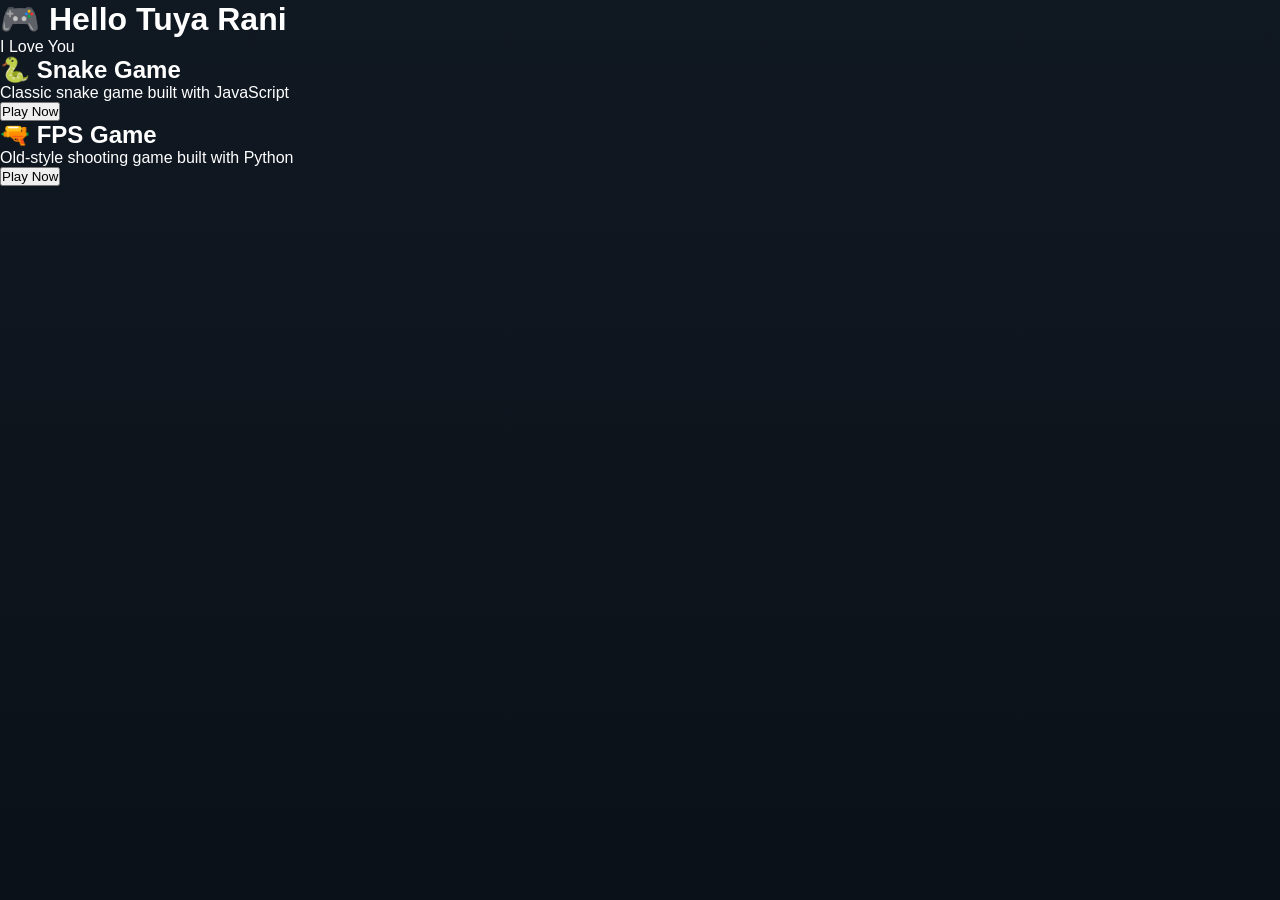
==== index.html @ 55a311c4 "Final university project submission" ====
<!DOCTYPE html>
<html lang="en">
<head>
  <meta charset="UTF-8">
  <title>Game Zone 🎮</title>
  <link rel="stylesheet" href="style.css">
</head>
<body>

  <div class="container">
    <h1>🎮 Hello Tuya Rani</h1>
  <p class="subtitle">I Love You</p>   <!-- Game Zone   Play Classic Web Games-->

    <div class="games">

      <div class="card">
        <h2>🐍 Snake Game</h2>
        <p>Classic snake game built with JavaScript</p>
        <button onclick="goSnake()">Play Now</button>
      </div>

      <div class="card">
        <h2>🔫 FPS Game</h2>
        <p>Old-style shooting game built with Python</p>
        <button onclick="goFPS()">Play Now</button>
      </div>

    </div>
  </div>

  <script src="script.js"></script>

</body>
</html>
---- style.css ----
/* * {
  margin: 0;
  padding: 0;
  box-sizing: border-box;
  font-family: Arial, sans-serif;
}

body {
  min-height: 100vh;
  background: linear-gradient(180deg, #101822, #0b1118);
  color: white;
}

.app-shell {
  width: min(1100px, 92%);
  margin: 110px auto 40px;
}

.hero h1 {
  font-size: 48px;
  letter-spacing: 2px;
}

.hero p {
  color: #9aa7b5;
  margin-top: 10px;
  margin-bottom: 30px;
}

.library {
  display: flex;
  flex-direction: column;
  gap: 18px;
}

.game-row {
  display: flex;
  align-items: center;
  gap: 20px;
  background: #16202d;
  border: 1px solid rgba(255,255,255,0.08);
  border-radius: 18px;
  padding: 16px;
  transition: 0.3s ease;
}

.game-row:hover {
  transform: translateY(-4px);
  border-color: rgba(102, 192, 244, 0.35);
}

.game-row img {
  width: 180px;
  height: 100px;
  object-fit: cover;
  border-radius: 12px;
}

.game-meta {
  flex: 1;
}

.game-meta h2 {
  font-size: 24px;
  margin-bottom: 8px;
}

.game-meta p {
  color: #9aa7b5;
  line-height: 1.5;
}

.game-row button {
  background: #66c0f4;
  color: #0b1118;
  border: none;
  padding: 14px 22px;
  border-radius: 10px;
  font-weight: bold;
  cursor: pointer;
  white-space: nowrap;
}

.user-bar {
  position: fixed;
  top: 20px;
  right: 24px;
  display: flex;
  align-items: center;
  gap: 14px;
  padding: 10px 16px;
  background: rgba(22, 32, 45, 0.95);
  border: 1px solid rgba(255,255,255,0.08);
  border-radius: 16px;
}

.user-info {
  display: flex;
  align-items: center;
  gap: 10px;
}

.avatar {
  width: 36px;
  height: 36px;
  border-radius: 50%;
  display: flex;
  align-items: center;
  justify-content: center;
  background: #66c0f4;
  color: black;
}

.user-details h3 {
  font-size: 13px;
  white-space: nowrap;
}

.logout-btn {
  background: transparent;
  color: #ff7070;
  border: 1px solid rgba(255,112,112,0.4);
  padding: 8px 14px;
  border-radius: 10px;
  cursor: pointer;
}

.auth-container {
  min-height: 100vh;
  display: flex;
  justify-content: center;
  align-items: center;
}

.auth-box {
  background: #16202d;
  padding: 40px;
  border-radius: 18px;
  width: 340px;
  text-align: center;
}

.auth-box input, .auth-box button {
  width: 100%;
  padding: 12px;
  margin-top: 12px;
  border-radius: 10px;
}

@media (max-width: 768px) {
  .game-row {
    flex-direction: column;
    align-items: flex-start;
  }

  .game-row img {
    width: 100%;
    height: 180px;
  }
}


.hero-title {
  display: flex;
  align-items: center;
  gap: 20px;
  margin-bottom: 15px;
}

.hero-title img {
  width: 90px;
  height: 90px;
  object-fit: cover;
  border-radius: 18px;
  box-shadow: 0 0 20px rgba(0, 255, 255, 0.15);
}

.hero-title h1 {
    font-size: 72px;
    font-weight: 800;
    background: linear-gradient(90deg, #00f5ff, #4facfe, #a855f7);
    -webkit-background-clip: text;
    -webkit-text-fill-color: transparent;
    background-clip: text;
  } */



  * {
    margin: 0;
    padding: 0;
    box-sizing: border-box;
    font-family: Arial, sans-serif;
  }
  
  body {
    min-height: 100vh;
    background: linear-gradient(180deg, #101822, #0b1118);
    color: white;
  }
  
  /* MAIN APP LAYOUT */
  
  .app-shell {
    width: min(1100px, 92%);
    margin: 110px auto 40px;
  }
  
  .hero p {
    color: #9aa7b5;
    margin-top: 10px;
    margin-bottom: 30px;
    font-size: 18px;
  }
  
  /* HERO TITLE */
  
  .hero-title {
    display: flex;
    align-items: center;
    gap: 20px;
    margin-bottom: 15px;
  }
  
  .hero-title img {
    width: 90px;
    height: 90px;
    object-fit: cover;
    border-radius: 18px;
    box-shadow: 0 0 20px rgba(0, 255, 255, 0.15);
  }
  
  .hero-title h1 {
    font-size: 72px;
    font-weight: 800;
    letter-spacing: 1px;
    background: linear-gradient(90deg, #00f5ff, #4facfe, #a855f7);
    -webkit-background-clip: text;
    -webkit-text-fill-color: transparent;
    background-clip: text;
  }
  
  /* GAME LIBRARY */
  
  .library {
    display: flex;
    flex-direction: column;
    gap: 18px;
  }
  
  .game-row {
    display: flex;
    align-items: center;
    gap: 20px;
    background: #16202d;
    border: 1px solid rgba(255, 255, 255, 0.08);
    border-radius: 18px;
    padding: 16px;
    transition: all 0.3s ease;
  }
  
  .game-row:hover {
    transform: translateY(-4px);
    border-color: rgba(102, 192, 244, 0.35);
    box-shadow: 0 10px 25px rgba(0, 0, 0, 0.2);
  }
  
  .game-row img {
    width: 180px;
    height: 100px;
    object-fit: cover;
    border-radius: 12px;
  }
  
  .game-meta {
    flex: 1;
  }
  
  .game-meta h2 {
    font-size: 24px;
    margin-bottom: 8px;
  }
  
  .game-meta p {
    color: #9aa7b5;
    line-height: 1.5;
    font-size: 16px;
  }
  
  /* BUTTONS */
  
  .game-row button {
    background: #66c0f4;
    color: #0b1118;
    border: none;
    padding: 14px 24px;
    border-radius: 10px;
    font-weight: bold;
    font-size: 15px;
    cursor: pointer;
    white-space: nowrap;
    transition: all 0.3s ease;
  }
  
  .game-row button:hover {
    background: #7fd0ff;
    transform: scale(1.05);
  }
  
  /* USER BAR */
  
  .user-bar {
    position: fixed;
    top: 20px;
    right: 24px;
    display: flex;
    align-items: center;
    gap: 14px;
    padding: 10px 16px;
    background: rgba(22, 32, 45, 0.95);
    border: 1px solid rgba(255, 255, 255, 0.08);
    border-radius: 16px;
    backdrop-filter: blur(10px);
    z-index: 999;
  }
  
  .user-info {
    display: flex;
    align-items: center;
    gap: 10px;
  }
  
  .avatar {
    width: 36px;
    height: 36px;
    border-radius: 50%;
    display: flex;
    align-items: center;
    justify-content: center;
    background: #66c0f4;
    color: black;
    font-size: 16px;
  }
  
  .user-details h3 {
    font-size: 13px;
    font-weight: 600;
    white-space: nowrap;
  }
  
  /* LOGOUT BUTTON */
  
  .logout-btn {
    background: transparent;
    color: #ff7070;
    border: 1px solid rgba(255, 112, 112, 0.4);
    padding: 8px 14px;
    border-radius: 10px;
    cursor: pointer;
    font-size: 14px;
    transition: all 0.3s ease;
  }
  
  .logout-btn:hover {
    background: rgba(255, 112, 112, 0.08);
    box-shadow: 0 0 12px rgba(255, 112, 112, 0.15);
  }
  
  /* LOGIN / SIGNUP */
  
  .auth-container {
    min-height: 100vh;
    display: flex;
    justify-content: center;
    align-items: center;
  }
  
  .auth-box {
    background: rgba(22, 32, 45, 0.95);
    padding: 40px;
    border-radius: 18px;
    width: 360px;
    text-align: center;
    border: 1px solid rgba(255, 255, 255, 0.08);
    backdrop-filter: blur(12px);
    box-shadow: 0 20px 50px rgba(0, 0, 0, 0.35);
    animation: fadeUp 0.8s ease;
    transition: all 0.3s ease;
  }
  
  .auth-box:hover {
    transform: translateY(-4px);
  }
  
  .auth-box h2 {
    margin-bottom: 20px;
    font-size: 28px;
  }
  
  .auth-box input {
    width: 100%;
    padding: 14px;
    margin-top: 12px;
    border-radius: 10px;
    border: 1px solid rgba(255,255,255,0.08);
    background: rgba(255,255,255,0.05);
    color: white;
    outline: none;
    font-size: 14px;
    transition: all 0.3s ease;
  }
  
  .auth-box input:focus {
    border-color: #66c0f4;
    box-shadow: 0 0 12px rgba(102, 192, 244, 0.2);
    transform: scale(1.02);
  }
  
  .auth-box button {
    width: 100%;
    padding: 14px;
    margin-top: 16px;
    border-radius: 10px;
    border: none;
    background: linear-gradient(90deg, #66c0f4, #4facfe);
    color: #0b1118;
    font-weight: bold;
    font-size: 15px;
    cursor: pointer;
    transition: all 0.3s ease;
  }
  
  .auth-box button:hover {
    transform: translateY(-2px);
    box-shadow: 0 10px 20px rgba(102, 192, 244, 0.25);
  }
  
  .auth-box p {
    margin-top: 16px;
    color: #9aa7b5;
    font-size: 14px;
  }
  
  .auth-box a {
    color: #66c0f4;
    text-decoration: none;
    font-weight: bold;
  }
  
  /* ANIMATION */
  
  @keyframes fadeUp {
    from {
      opacity: 0;
      transform: translateY(25px);
    }
    to {
      opacity: 1;
      transform: translateY(0);
    }
  }
  
  /* MOBILE */
  
  @media (max-width: 768px) {
    .hero-title {
      flex-direction: column;
      align-items: flex-start;
    }
  
    .hero-title h1 {
      font-size: 42px;
    }
  
    .game-row {
      flex-direction: column;
      align-items: flex-start;
    }
  
    .game-row img {
      width: 100%;
      height: 180px;
    }
  
    .game-row button {
      width: 100%;
    }
  
    .user-bar {
      right: 10px;
      top: 10px;
      transform: scale(0.9);
    }
  }
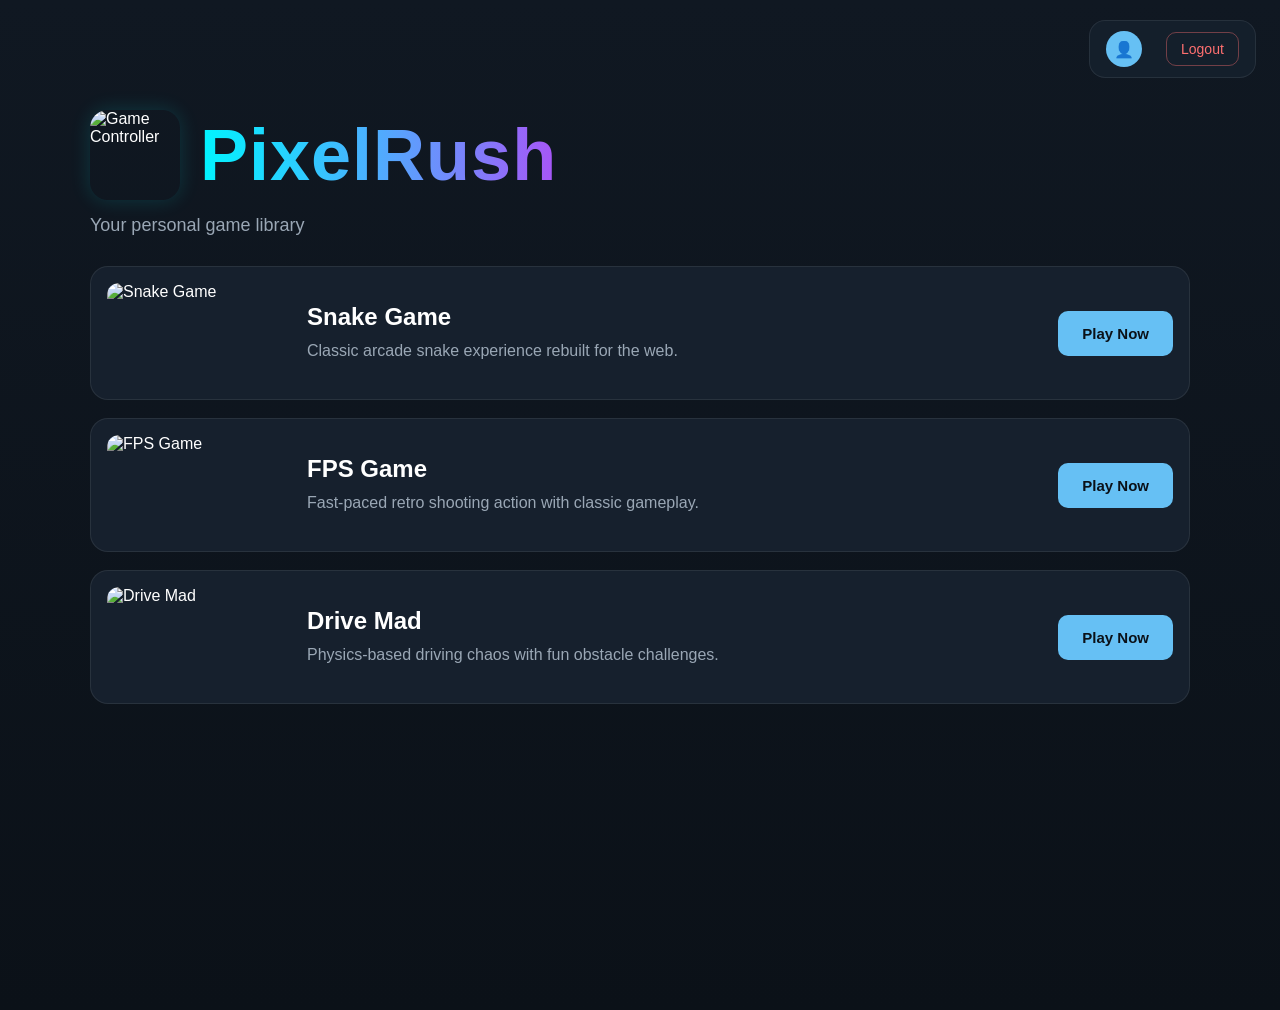
==== commit 06b666f0: "Revamp index.html with user bar and game library" ====
--- a/index.html
+++ b/index.html
@@ -1,34 +1,81 @@
 <!DOCTYPE html>
 <html lang="en">
+
 <head>
   <meta charset="UTF-8">
-  <title>Game Zone 🎮</title>
+  <meta name="viewport" content="width=device-width, initial-scale=1.0">
+  <title>Game Zone</title>
   <link rel="stylesheet" href="style.css">
 </head>
+
 <body>
+  <div class="user-bar">
+    <div class="user-info">
+      <div class="avatar">👤</div>
+      <div class="user-details">
+        <h3 id="userEmail"></h3>
+      </div>
+    </div>
+    <button class="logout-btn" onclick="logout()">Logout</button>
+  </div>
 
-  <div class="container">
-    <h1>🎮 Hello Tuya Rani</h1>
-  <p class="subtitle">I Love You</p>   <!-- Game Zone   Play Classic Web Games-->
 
-    <div class="games">
+  <main class="app-shell">
+    <header class="hero">
+      <div class="hero-title">
+        <img src="https://plus.unsplash.com/premium_photo-1682125220008-006e43a6896a?q=80&w=880&auto=format&fit=crop"
+          alt="Game Controller">
+        <h1>PixelRush</h1>
+      </div>
+      <p>Your personal game library</p>
+    </header>
 
-      <div class="card">
-        <h2>🐍 Snake Game</h2>
-        <p>Classic snake game built with JavaScript</p>
+    <section class="library">
+      <div class="game-row">
+        <img
+          src="https://images.unsplash.com/photo-1717501217911-a598ed4c4023?q=80&w=1332&auto=format&fit=crop&ixlib=rb-4.1.0&ixid=M3wxMjA3fDB8MHxwaG90by1wYWdlfHx8fGVufDB8fHx8fA%3D%3D"
+          alt="Snake Game">
+        <div class="game-meta">
+          <h2>Snake Game</h2>
+          <p>Classic arcade snake experience rebuilt for the web.</p>
+        </div>
         <button onclick="goSnake()">Play Now</button>
       </div>
 
-      <div class="card">
-        <h2>🔫 FPS Game</h2>
-        <p>Old-style shooting game built with Python</p>
+      <div class="game-row">
+        <img src="https://imgs.crazygames.com/tags/2d/thumb-1751545521193.png?format=auto&quality=75&metadata=none"
+          alt="FPS Game">
+        <div class="game-meta">
+          <h2>FPS Game</h2>
+          <p>Fast-paced retro shooting action with classic gameplay.</p>
+        </div>
         <button onclick="goFPS()">Play Now</button>
       </div>
 
-    </div>
-  </div>
+      <div class="game-row">
+        <img
+          src="https://play-lh.googleusercontent.com/XHu1Ni97uMWz1ssWq6VclImlkiEwWHnj2y4I_Y6m_ZpOyF-yaLJTV5H8W9tsaXYS595Q=w526-h296-rw"
+          alt="Drive Mad">
+        <div class="game-meta">
+          <h2>Drive Mad</h2>
+          <p>Physics-based driving chaos with fun obstacle challenges.</p>
+        </div>
+        <button onclick="goDrive()">Play Now</button>
+      </div>
+    </section>
+  </main>
 
+  <script type="module">
+    import { auth } from "./app.js";
+    auth.onAuthStateChanged(user => {
+      if (!user) {
+        window.location.href = "login.html";
+      } else {
+        document.getElementById("userEmail").innerText = user.email;
+      }
+    });
+  </script>
   <script src="script.js"></script>
+</body>
 
-</body>
-</html>+</html>
